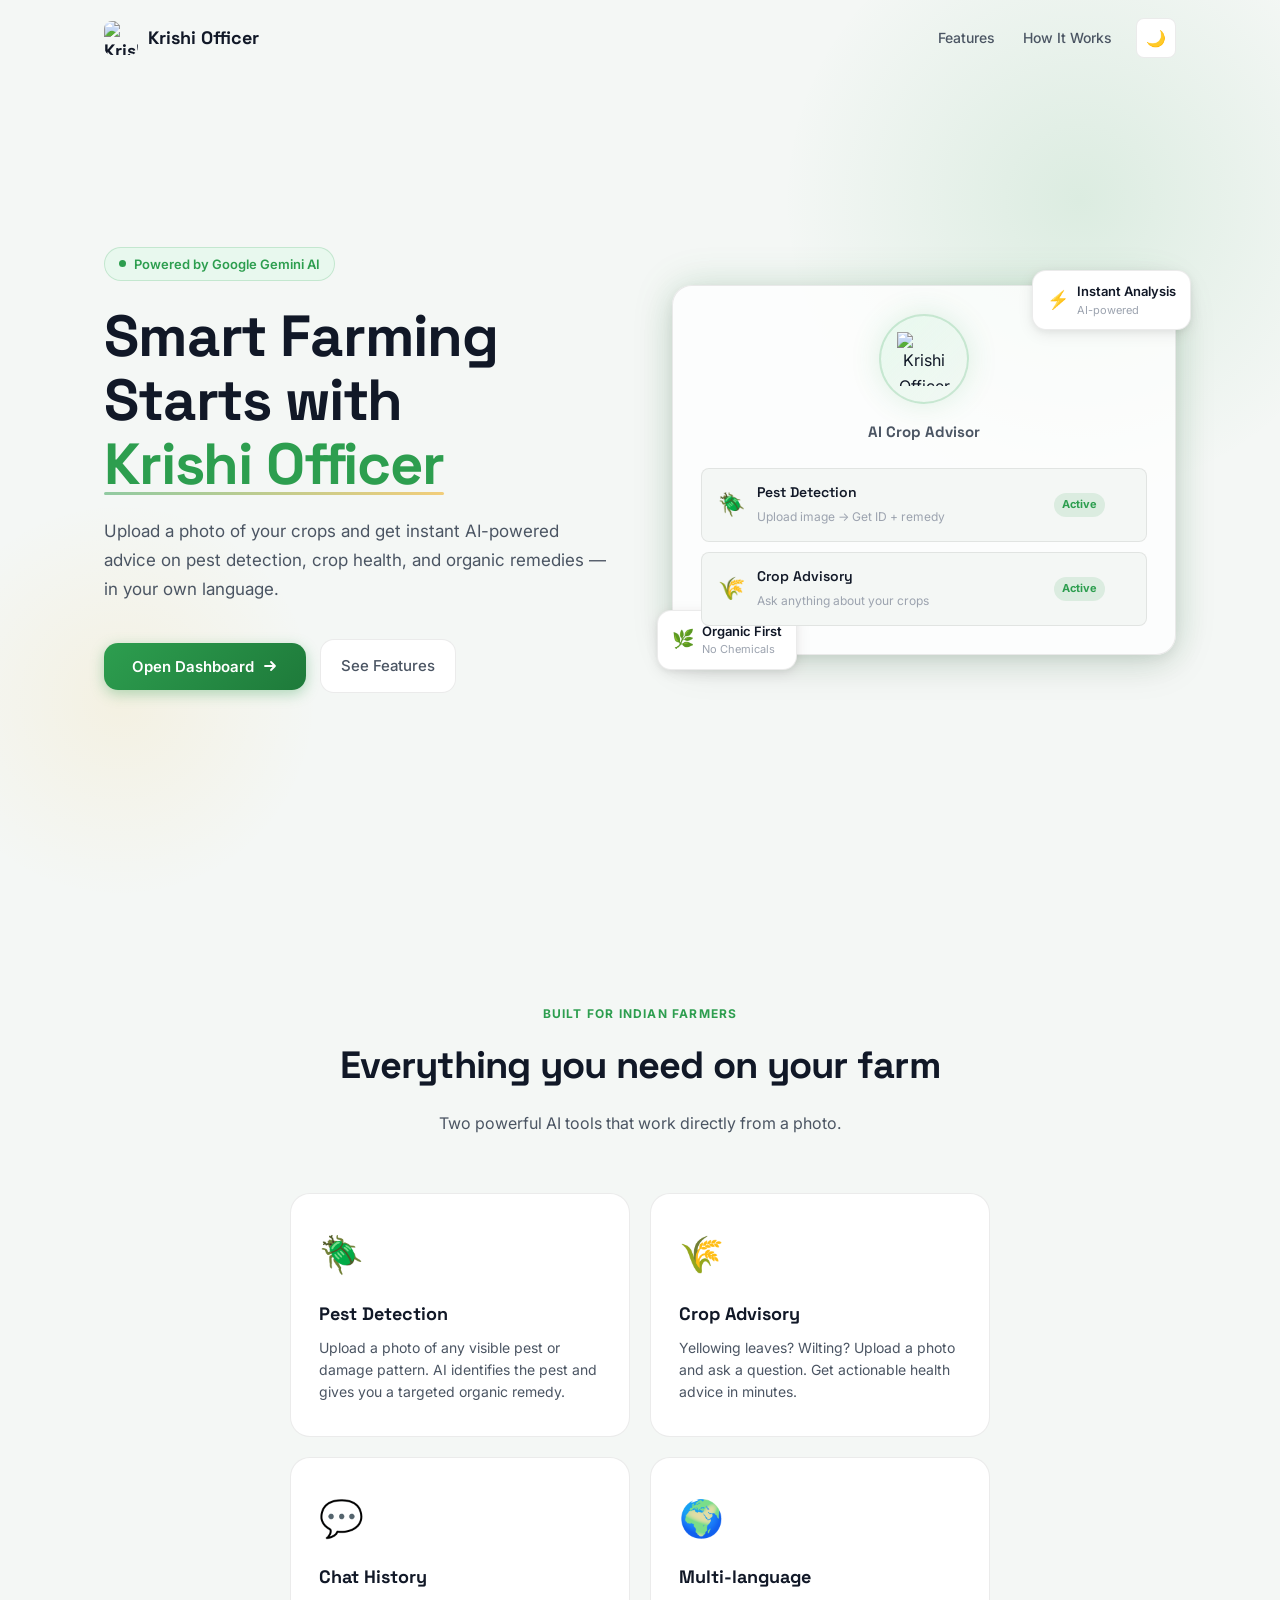
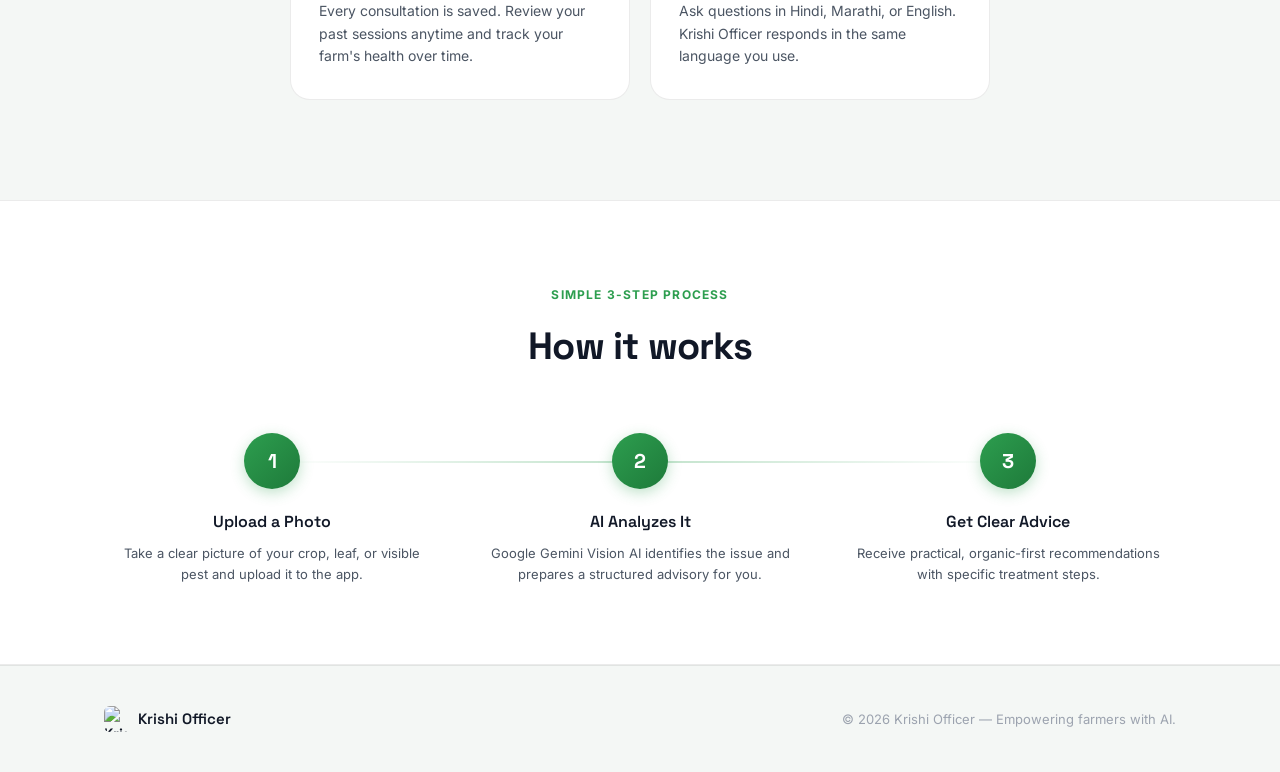
==== templates/index.html @ dea9ea8f "feat: i18n + backend hardening" ====
<!doctype html>
<html lang="en" data-theme="light">
  <head>
    <meta charset="UTF-8" />
    <meta name="viewport" content="width=device-width, initial-scale=1.0" />
    <meta
      name="description"
      content="Krishi Officer - AI-powered agricultural assistant. Upload crop photos for instant pest detection and crop advisory."
    />
    <title>Krishi Officer — AI Agri Assistant</title>

    <!-- Preconnect for fonts -->
    <link rel="preconnect" href="https://fonts.googleapis.com" />
    <link rel="preconnect" href="https://fonts.gstatic.com" crossorigin />
    <link
      href="https://fonts.googleapis.com/css2?family=Inter:wght@300;400;500;600;700;800&family=Space+Grotesk:wght@400;500;600;700&display=swap"
      rel="stylesheet"
    />

    <!-- CSS -->
    <link rel="stylesheet" href="/static/css/style.css" />
    <link
      rel="shortcut icon"
      href="/static/assets/Logo.png"
      type="image/x-icon"
    />
  </head>
  <body>
    <!-- ===== NAVBAR ===== -->
    <header class="header" id="header">
      <div class="container">
        <a href="/" class="logo-small">
          <img src="/static/assets/Logo.png" alt="Krishi Officer" />
          <span>Krishi Officer</span>
        </a>

        <div class="header-actions">
          <nav class="nav">
            <a href="#features">Features</a>
            <a href="#how">How It Works</a>
          </nav>

          <button
            class="theme-toggle"
            id="themeToggle"
            aria-label="Toggle theme"
          >
            🌙
          </button>
          <button class="hamburger" id="hamburger" aria-label="Open menu">
            <span></span><span></span><span></span>
          </button>
        </div>
      </div>
    </header>

    <!-- Mobile navigation drawer -->
    <nav class="mobile-menu" id="mobileMenu">
      <a href="#features" class="mobile-link">Features</a>
      <a href="#how" class="mobile-link">How It Works</a>
      <a href="/dashboard" class="mobile-link">Open Dashboard →</a>
    </nav>

    <!-- ===== HERO ===== -->
    <main class="hero" id="home">
      <div class="container">
        <div class="hero-layout">
          <!-- Left: Text -->
          <div class="hero-text">
            <div class="hero-badge">
              <span class="dot"></span>
              Powered by Google Gemini AI
            </div>

            <h1 class="hero-title">
              Smart Farming<br />Starts with
              <span class="highlight">Krishi Officer</span>
            </h1>

            <p class="hero-subtitle">
              Upload a photo of your crops and get instant AI-powered advice on
              pest detection, crop health, and organic remedies — in your own
              language.
            </p>

            <div class="hero-cta">
              <button class="btn-primary ripple-host" id="getStartedBtn">
                Open Dashboard
                <svg width="16" height="16" viewBox="0 0 16 16" fill="none">
                  <path
                    d="M3 8h10m-4-4l4 4-4 4"
                    stroke="currentColor"
                    stroke-width="1.8"
                    stroke-linecap="round"
                    stroke-linejoin="round"
                  />
                </svg>
              </button>
              <a href="#features" class="btn-secondary"> See Features </a>
            </div>
          </div>

          <!-- Right: Visual Card -->
          <div class="hero-visual">
            <div class="hero-card-main">
              <!-- Floating stats -->
              <div class="stat-float top-right">
                <span class="stat-icon">⚡</span>
                <div>
                  <div>Instant Analysis</div>
                  <div class="stat-label">AI-powered</div>
                </div>
              </div>
              <div class="stat-float bottom-left">
                <span class="stat-icon">🌿</span>
                <div>
                  <div>Organic First</div>
                  <div class="stat-label">No Chemicals</div>
                </div>
              </div>

              <!-- Center logo -->
              <div class="logo-center">
                <div class="hero-logo-wrap" style="position: relative">
                  <div class="logo-pulse"></div>
                  <img src="/static/assets/Logo.png" alt="Krishi Officer AI" />
                </div>
                <p
                  style="
                    font-family: var(--font-heading);
                    font-weight: 700;
                    font-size: 15px;
                    color: var(--text-secondary);
                  "
                >
                  AI Crop Advisor
                </p>
              </div>

              <!-- Feature pills -->
              <div class="feature-pills">
                <a href="/pest-detection" class="pill">
                  <span class="pill-icon">🪲</span>
                  <div class="pill-text">
                    <strong>Pest Detection</strong>
                    <span>Upload image → Get ID + remedy</span>
                  </div>
                  <span class="pill-status">Active</span>
                  <span class="pill-arrow">→</span>
                </a>
                <a href="/crop-advisory" class="pill">
                  <span class="pill-icon">🌾</span>
                  <div class="pill-text">
                    <strong>Crop Advisory</strong>
                    <span>Ask anything about your crops</span>
                  </div>
                  <span class="pill-status">Active</span>
                  <span class="pill-arrow">→</span>
                </a>
              </div>
            </div>
          </div>
        </div>
      </div>
    </main>

    <!-- ===== FEATURES ===== -->
    <section class="features-section" id="features">
      <div class="container">
        <div class="section-header">
          <div class="section-tag">Built for Indian Farmers</div>
          <h2 class="section-title">Everything you need on your farm</h2>
          <p class="section-sub">
            Two powerful AI tools that work directly from a photo.
          </p>
        </div>

        <div class="features-grid">
          <div class="feature-card">
            <span class="feature-icon">🪲</span>
            <h3>Pest Detection</h3>
            <p>
              Upload a photo of any visible pest or damage pattern. AI
              identifies the pest and gives you a targeted organic remedy.
            </p>
          </div>
          <div class="feature-card">
            <span class="feature-icon">🌾</span>
            <h3>Crop Advisory</h3>
            <p>
              Yellowing leaves? Wilting? Upload a photo and ask a question. Get
              actionable health advice in minutes.
            </p>
          </div>
          <div class="feature-card">
            <span class="feature-icon">💬</span>
            <h3>Chat History</h3>
            <p>
              Every consultation is saved. Review your past sessions anytime and
              track your farm's health over time.
            </p>
          </div>
          <div class="feature-card">
            <span class="feature-icon">🌍</span>
            <h3>Multi-language</h3>
            <p>
              Ask questions in Hindi, Marathi, or English. Krishi Officer
              responds in the same language you use.
            </p>
          </div>
        </div>
      </div>
    </section>

    <!-- ===== HOW IT WORKS ===== -->
    <section class="how-section" id="how">
      <div class="container">
        <div class="section-header">
          <div class="section-tag">Simple 3-step process</div>
          <h2 class="section-title">How it works</h2>
        </div>
        <div class="steps-grid">
          <div class="step-item">
            <div class="step-num">1</div>
            <h4>Upload a Photo</h4>
            <p>
              Take a clear picture of your crop, leaf, or visible pest and
              upload it to the app.
            </p>
          </div>
          <div class="step-item">
            <div class="step-num">2</div>
            <h4>AI Analyzes It</h4>
            <p>
              Google Gemini Vision AI identifies the issue and prepares a
              structured advisory for you.
            </p>
          </div>
          <div class="step-item">
            <div class="step-num">3</div>
            <h4>Get Clear Advice</h4>
            <p>
              Receive practical, organic-first recommendations with specific
              treatment steps.
            </p>
          </div>
        </div>
      </div>
    </section>

    <!-- ===== FOOTER ===== -->
    <footer class="footer">
      <div class="container">
        <div class="footer-inner">
          <div class="footer-brand">
            <img src="/static/assets/Logo.png" alt="Krishi Officer" />
            Krishi Officer
          </div>
          <p>&copy; 2026 Krishi Officer — Empowering farmers with AI.</p>
        </div>
      </div>
    </footer>

    <script src="/static/js/script.js"></script>
  </body>
</html>
---- static/css/style.css ----
/* ===== GOOGLE FONTS ===== */
@import url("https://fonts.googleapis.com/css2?family=Inter:wght@300;400;500;600;700;800&family=Space+Grotesk:wght@400;500;600;700&display=swap");

/* ===== CSS VARIABLES ===== */
:root {
  /* Light Mode */
  --primary: #2d9e4f;
  --primary-dark: #1e7a3a;
  --primary-light: #e8f8ee;
  --accent: #f0a500;

  --bg: #f4f7f5;
  --bg-card: #ffffff;
  --bg-glass: rgba(255, 255, 255, 0.75);
  --bg-nav: rgba(255, 255, 255, 0.9);

  --text-primary: #111827;
  --text-secondary: #4b5563;
  --text-muted: #9ca3af;

  --border: rgba(0, 0, 0, 0.08);
  --shadow-sm: 0 1px 3px rgba(0, 0, 0, 0.06), 0 1px 2px rgba(0, 0, 0, 0.04);
  --shadow-md: 0 4px 16px rgba(0, 0, 0, 0.08), 0 2px 6px rgba(0, 0, 0, 0.05);
  --shadow-lg: 0 10px 40px rgba(0, 0, 0, 0.1), 0 4px 12px rgba(0, 0, 0, 0.06);
  --shadow-glow: 0 0 40px rgba(45, 158, 79, 0.15);

  --font-heading: "Space Grotesk", sans-serif;
  --font-body: "Inter", sans-serif;

  --radius-sm: 8px;
  --radius-md: 14px;
  --radius-lg: 20px;
  --radius-full: 9999px;

  --transition: 0.25s cubic-bezier(0.4, 0, 0.2, 1);
}

[data-theme="dark"] {
  --bg: #0d1117;
  --bg-card: #161b22;
  --bg-glass: rgba(22, 27, 34, 0.8);
  --bg-nav: rgba(13, 17, 23, 0.9);

  --text-primary: #f0f6fc;
  --text-secondary: #8b949e;
  --text-muted: #484f58;

  --border: rgba(255, 255, 255, 0.08);
  --shadow-sm: 0 1px 3px rgba(0, 0, 0, 0.4);
  --shadow-md: 0 4px 16px rgba(0, 0, 0, 0.4);
  --shadow-lg: 0 10px 40px rgba(0, 0, 0, 0.5);
  --shadow-glow: 0 0 60px rgba(45, 158, 79, 0.2);

  --primary-light: rgba(45, 158, 79, 0.12);
}

/* ===== RESET ===== */
*,
*::before,
*::after {
  margin: 0;
  padding: 0;
  box-sizing: border-box;
}

html {
  scroll-behavior: auto;
}

@media (prefers-reduced-motion: no-preference) {
  html {
    scroll-behavior: smooth;
  }
}

body {
  font-family: var(--font-body);
  background: var(--bg);
  color: var(--text-primary);
  line-height: 1.6;
  transition:
    background var(--transition),
    color var(--transition);
  overflow-x: hidden;
}

.container {
  max-width: 1120px;
  margin: 0 auto;
  padding: 0 24px;
}

/* ===== SCROLLBAR ===== */
::-webkit-scrollbar {
  width: 6px;
}
::-webkit-scrollbar-track {
  background: var(--bg);
}
::-webkit-scrollbar-thumb {
  background: var(--primary);
  border-radius: 99px;
}

/* ===== HEADER / NAVBAR ===== */
.header {
  position: fixed;
  top: 0;
  left: 0;
  right: 0;
  z-index: 1000;
  padding: 0;
  transition: all var(--transition);
}

.header.scrolled {
  background: var(--bg-nav);
  backdrop-filter: blur(16px);
  -webkit-backdrop-filter: blur(16px);
  border-bottom: 1px solid var(--border);
  box-shadow: var(--shadow-sm);
}

.header .container {
  display: flex;
  align-items: center;
  justify-content: space-between;
  padding: 18px 24px;
}

.logo-small {
  display: flex;
  align-items: center;
  gap: 10px;
  text-decoration: none;
  color: var(--text-primary);
  font-family: var(--font-heading);
  font-weight: 700;
  font-size: 18px;
  transition: opacity var(--transition);
}
.logo-small:hover {
  opacity: 0.8;
}

.logo-small img {
  width: 34px;
  height: 34px;
  border-radius: 8px;
}

.header-actions {
  display: flex;
  align-items: center;
  gap: 12px;
}

.nav a {
  text-decoration: none;
  color: var(--text-secondary);
  font-size: 14px;
  font-weight: 500;
  padding: 6px 12px;
  border-radius: var(--radius-sm);
  transition: all var(--transition);
}
.nav a:hover {
  color: var(--primary);
  background: var(--primary-light);
}
.nav a:focus-visible {
  outline: 2px solid var(--primary);
  outline-offset: 2px;
}

/* ===== DARK MODE TOGGLE ===== */
.theme-toggle {
  width: 40px;
  height: 40px;
  border: 1.5px solid var(--border);
  border-radius: var(--radius-sm);
  background: var(--bg-card);
  cursor: pointer;
  display: flex;
  align-items: center;
  justify-content: center;
  font-size: 16px;
  transition: all var(--transition);
  flex-shrink: 0;
}
.theme-toggle:hover {
  border-color: var(--primary);
  background: var(--primary-light);
  transform: scale(1.05);
}
.theme-toggle:focus-visible {
  outline: 2px solid var(--primary);
  outline-offset: 2px;
}

/* ===== HERO SECTION ===== */
.hero {
  min-height: 100vh;
  display: flex;
  align-items: center;
  padding: 120px 0 80px;
  position: relative;
  overflow: hidden;
}

/* Animated background orbs */
.hero::before {
  content: "";
  position: absolute;
  width: 600px;
  height: 600px;
  border-radius: 50%;
  background: radial-gradient(
    circle,
    rgba(45, 158, 79, 0.12) 0%,
    transparent 70%
  );
  top: -100px;
  right: -100px;
  animation: floatOrb 8s ease-in-out infinite;
  pointer-events: none;
}

.hero::after {
  content: "";
  position: absolute;
  width: 400px;
  height: 400px;
  border-radius: 50%;
  background: radial-gradient(
    circle,
    rgba(240, 165, 0, 0.08) 0%,
    transparent 70%
  );
  bottom: 0;
  left: -80px;
  animation: floatOrb 10s ease-in-out infinite reverse;
  pointer-events: none;
}

@keyframes floatOrb {
  0%,
  100% {
    transform: translate(0, 0) scale(1);
  }
  50% {
    transform: translate(20px, -30px) scale(1.05);
  }
}

.hero-layout {
  display: grid;
  grid-template-columns: 1fr 1fr;
  align-items: center;
  gap: 64px;
}

.hero-text {
  position: relative;
  z-index: 1;
}

.hero-badge {
  display: inline-flex;
  align-items: center;
  gap: 8px;
  background: var(--primary-light);
  color: var(--primary);
  font-size: 13px;
  font-weight: 600;
  padding: 6px 14px;
  border-radius: var(--radius-full);
  margin-bottom: 24px;
  border: 1px solid rgba(45, 158, 79, 0.2);
  animation: fadeInUp 0.6s ease both;
}

.hero-badge .dot {
  width: 7px;
  height: 7px;
  background: var(--primary);
  border-radius: 50%;
  animation: pulse 1.8s ease-in-out infinite;
}

@keyframes pulse {
  0%,
  100% {
    opacity: 1;
    transform: scale(1);
  }
  50% {
    opacity: 0.5;
    transform: scale(0.8);
  }
}

.hero-title {
  font-family: var(--font-heading);
  font-size: clamp(36px, 5vw, 58px);
  font-weight: 800;
  line-height: 1.1;
  margin-bottom: 20px;
  animation: fadeInUp 0.6s ease 0.1s both;
  letter-spacing: -0.02em;
}

.hero-title .highlight {
  color: var(--primary);
  position: relative;
  display: inline-block;
}

.hero-title .highlight::after {
  content: "";
  position: absolute;
  bottom: 2px;
  left: 0;
  right: 0;
  height: 3px;
  background: linear-gradient(90deg, var(--primary), var(--accent));
  border-radius: 2px;
  opacity: 0.5;
}

.hero-subtitle {
  font-size: 17px;
  color: var(--text-secondary);
  margin-bottom: 36px;
  line-height: 1.7;
  animation: fadeInUp 0.6s ease 0.2s both;
}

.hero-cta {
  display: flex;
  align-items: center;
  gap: 14px;
  flex-wrap: wrap;
  animation: fadeInUp 0.6s ease 0.3s both;
}

.btn-primary {
  display: inline-flex;
  align-items: center;
  gap: 8px;
  background: linear-gradient(135deg, var(--primary), var(--primary-dark));
  color: #fff;
  border: none;
  padding: 14px 28px;
  border-radius: var(--radius-md);
  font-size: 15px;
  font-weight: 600;
  font-family: var(--font-body);
  cursor: pointer;
  text-decoration: none;
  transition: all var(--transition);
  box-shadow: 0 4px 14px rgba(45, 158, 79, 0.35);
  position: relative;
  overflow: hidden;
}

.btn-primary::before {
  content: "";
  position: absolute;
  inset: 0;
  background: rgba(255, 255, 255, 0.1);
  opacity: 0;
  transition: opacity var(--transition);
}
.btn-primary:hover::before {
  opacity: 1;
}
.btn-primary:hover {
  transform: translateY(-2px);
  box-shadow: 0 6px 20px rgba(45, 158, 79, 0.45);
}
.btn-primary:active {
  transform: translateY(0);
}
.btn-primary:focus-visible {
  outline: 2px solid var(--primary);
  outline-offset: 2px;
}

.btn-secondary {
  display: inline-flex;
  align-items: center;
  gap: 8px;
  color: var(--text-secondary);
  font-size: 15px;
  font-weight: 500;
  text-decoration: none;
  padding: 14px 20px;
  border-radius: var(--radius-md);
  transition: all var(--transition);
  border: 1.5px solid var(--border);
  background: var(--bg-card);
}
.btn-secondary:hover {
  color: var(--primary);
  border-color: var(--primary);
  background: var(--primary-light);
}
.btn-secondary:focus-visible {
  outline: 2px solid var(--primary);
  outline-offset: 2px;
}

/* ===== HERO IMAGE / VISUAL ===== */
.hero-visual {
  position: relative;
  z-index: 1;
  animation: fadeInRight 0.8s ease 0.2s both;
}

.hero-card-main {
  background: var(--bg-glass);
  backdrop-filter: blur(20px);
  -webkit-backdrop-filter: blur(20px);
  border: 1px solid var(--border);
  border-radius: var(--radius-lg);
  padding: 28px;
  box-shadow: var(--shadow-lg), var(--shadow-glow);
  position: relative;
}

.hero-card-main .logo-center {
  display: flex;
  flex-direction: column;
  align-items: center;
  gap: 16px;
  text-align: center;
  margin-bottom: 24px;
}

.hero-logo-wrap {
  width: 90px;
  height: 90px;
  background: linear-gradient(
    135deg,
    var(--primary-light),
    rgba(45, 158, 79, 0.05)
  );
  border-radius: 50%;
  display: flex;
  align-items: center;
  justify-content: center;
  border: 2px solid rgba(45, 158, 79, 0.2);
  box-shadow: 0 0 30px rgba(45, 158, 79, 0.15);
}

.hero-logo-wrap img {
  width: 54px;
  height: 54px;
}

.hero-logo-wrap .logo-pulse {
  position: absolute;
  width: 90px;
  height: 90px;
  border-radius: 50%;
  border: 2px solid var(--primary);
  animation: logoPulse 2.5s ease-in-out infinite;
  opacity: 0;
}

@keyframes logoPulse {
  0% {
    transform: scale(1);
    opacity: 0.6;
  }
  100% {
    transform: scale(1.6);
    opacity: 0;
  }
}

.feature-pills {
  display: flex;
  flex-direction: column;
  gap: 10px;
}

.pill {
  display: flex;
  align-items: center;
  gap: 12px;
  background: var(--bg);
  border: 1px solid var(--border);
  border-radius: var(--radius-sm);
  padding: 12px 16px;
  text-decoration: none;
  color: var(--text-primary);
  transition: all var(--transition);
  position: relative;
  overflow: hidden;
}
.pill:hover {
  border-color: var(--primary);
  transform: translateX(4px);
  box-shadow: var(--shadow-sm);
}
.pill:hover .pill-arrow {
  opacity: 1;
  transform: translateX(0);
}

.pill-icon {
  font-size: 22px;
  flex-shrink: 0;
}

.pill-text {
  flex: 1;
}
.pill-text strong {
  display: block;
  font-size: 14px;
  font-weight: 600;
  font-family: var(--font-heading);
}
.pill-text span {
  font-size: 12px;
  color: var(--text-muted);
}

.pill-status {
  font-size: 11px;
  font-weight: 700;
  padding: 3px 8px;
  border-radius: var(--radius-full);
  background: rgba(45, 158, 79, 0.12);
  color: var(--primary);
  flex-shrink: 0;
}

.pill-arrow {
  font-size: 14px;
  color: var(--primary);
  opacity: 0;
  transform: translateX(-4px);
  transition: all var(--transition);
}

/* Floating stat cards */
.stat-float {
  position: absolute;
  background: var(--bg-card);
  border: 1px solid var(--border);
  border-radius: var(--radius-md);
  padding: 10px 14px;
  box-shadow: var(--shadow-md);
  display: flex;
  align-items: center;
  gap: 8px;
  font-size: 13px;
  font-weight: 600;
  white-space: nowrap;
}

.stat-float.top-right {
  top: -16px;
  right: -16px;
  animation: floatStat 4s ease-in-out infinite;
}

.stat-float.bottom-left {
  bottom: -16px;
  left: -16px;
  animation: floatStat 4s ease-in-out infinite 2s;
}

@keyframes floatStat {
  0%,
  100% {
    transform: translateY(0);
  }
  50% {
    transform: translateY(-6px);
  }
}

.stat-float .stat-icon {
  font-size: 18px;
}
.stat-float .stat-label {
  color: var(--text-muted);
  font-weight: 400;
  font-size: 11px;
}

/* ===== FEATURES SECTION ===== */
.features-section {
  padding: 100px 0;
  position: relative;
}

.section-header {
  text-align: center;
  margin-bottom: 56px;
}

.section-tag {
  display: inline-block;
  font-size: 12px;
  font-weight: 700;
  text-transform: uppercase;
  letter-spacing: 0.1em;
  color: var(--primary);
  margin-bottom: 12px;
}

.section-title {
  font-family: var(--font-heading);
  font-size: clamp(26px, 4vw, 38px);
  font-weight: 700;
  color: var(--text-primary);
  margin-bottom: 14px;
  letter-spacing: -0.02em;
}

.section-sub {
  font-size: 16px;
  color: var(--text-secondary);
  max-width: 500px;
  margin: 0 auto;
  line-height: 1.7;
}

.features-grid {
  display: grid;
  grid-template-columns: repeat(2, 1fr);
  gap: 20px;
  max-width: 700px;
  margin: 0 auto;
}

.feature-card {
  background: var(--bg-card);
  border: 1px solid var(--border);
  border-radius: var(--radius-lg);
  padding: 32px 28px;
  text-align: left;
  cursor: default;
  transition: all var(--transition);
  position: relative;
  overflow: hidden;
  opacity: 0;
  transform: translateY(20px);
}

.feature-card.visible {
  opacity: 1;
  transform: translateY(0);
}

.feature-card::before {
  content: "";
  position: absolute;
  top: 0;
  left: 0;
  right: 0;
  height: 3px;
  background: linear-gradient(90deg, var(--primary), var(--accent));
  opacity: 0;
  transition: opacity var(--transition);
}

.feature-card:hover {
  box-shadow: var(--shadow-lg);
  border-color: rgba(45, 158, 79, 0.3);
  transform: translateY(-4px);
}
.feature-card:hover::before {
  opacity: 1;
}

.feature-icon {
  font-size: 36px;
  margin-bottom: 16px;
  display: block;
}

.feature-card h3 {
  font-family: var(--font-heading);
  font-size: 18px;
  font-weight: 700;
  margin-bottom: 8px;
  color: var(--text-primary);
}

.feature-card p {
  font-size: 14px;
  color: var(--text-secondary);
  line-height: 1.6;
}

/* ===== HOW IT WORKS ===== */
.how-section {
  padding: 80px 0;
  background: var(--bg-card);
  border-top: 1px solid var(--border);
  border-bottom: 1px solid var(--border);
}

.steps-grid {
  display: grid;
  grid-template-columns: repeat(3, 1fr);
  gap: 32px;
  position: relative;
}

.steps-grid::before {
  content: "";
  position: absolute;
  top: 28px;
  left: 16%;
  right: 16%;
  height: 2px;
  background: linear-gradient(90deg, transparent, var(--primary), transparent);
  opacity: 0.3;
}

.step-item {
  text-align: center;
  position: relative;
  padding: 0 16px;
  opacity: 0;
  transform: translateY(20px);
  transition: all 0.5s ease;
}
.step-item.visible {
  opacity: 1;
  transform: translateY(0);
}

.step-num {
  width: 56px;
  height: 56px;
  background: linear-gradient(135deg, var(--primary), var(--primary-dark));
  color: #fff;
  border-radius: var(--radius-full);
  display: flex;
  align-items: center;
  justify-content: center;
  font-size: 20px;
  font-weight: 700;
  font-family: var(--font-heading);
  margin: 0 auto 20px;
  box-shadow: 0 4px 14px rgba(45, 158, 79, 0.3);
}

.step-item h4 {
  font-family: var(--font-heading);
  font-size: 16px;
  font-weight: 600;
  margin-bottom: 8px;
}

.step-item p {
  font-size: 13px;
  color: var(--text-secondary);
  line-height: 1.6;
}

/* ===== FOOTER ===== */
.footer {
  padding: 40px 0;
  border-top: 1px solid var(--border);
  text-align: center;
}

.footer-inner {
  display: flex;
  align-items: center;
  justify-content: space-between;
  gap: 16px;
  flex-wrap: wrap;
}

.footer-brand {
  display: flex;
  align-items: center;
  gap: 8px;
  font-family: var(--font-heading);
  font-weight: 600;
  font-size: 15px;
  color: var(--text-primary);
}

.footer-brand img {
  width: 26px;
  height: 26px;
  border-radius: 6px;
}

.footer p {
  color: var(--text-muted);
  font-size: 13px;
}

/* ===== ANIMATIONS ===== */
@keyframes fadeInUp {
  from {
    opacity: 0;
    transform: translateY(24px);
  }
  to {
    opacity: 1;
    transform: translateY(0);
  }
}

@keyframes fadeInRight {
  from {
    opacity: 0;
    transform: translateX(32px);
  }
  to {
    opacity: 1;
    transform: translateX(0);
  }
}

/* ===== RIPPLE ===== */
.ripple-host {
  position: relative;
  overflow: hidden;
}
.ripple-effect {
  position: absolute;
  border-radius: 50%;
  background: rgba(255, 255, 255, 0.35);
  transform: scale(0);
  animation: ripple-anim 0.6s ease-out;
  pointer-events: none;
}
@keyframes ripple-anim {
  to {
    transform: scale(4);
    opacity: 0;
  }
}

/* ===== MOBILE HAMBURGER ===== */
.hamburger {
  display: none;
  flex-direction: column;
  gap: 5px;
  cursor: pointer;
  padding: 6px;
  border-radius: var(--radius-sm);
  border: 1.5px solid var(--border);
  background: var(--bg-card);
  transition: all var(--transition);
}
.hamburger span {
  display: block;
  width: 20px;
  height: 2px;
  background: var(--text-primary);
  border-radius: 2px;
  transition: all var(--transition);
}
.hamburger.open span:nth-child(1) {
  transform: rotate(45deg) translate(5px, 5px);
}
.hamburger.open span:nth-child(2) {
  opacity: 0;
}
.hamburger.open span:nth-child(3) {
  transform: rotate(-45deg) translate(5px, -5px);
}

/* Mobile drawer */
.mobile-menu {
  display: none;
  position: fixed;
  top: 70px;
  left: 0;
  right: 0;
  background: var(--bg-nav);
  backdrop-filter: blur(20px);
  border-bottom: 1px solid var(--border);
  padding: 16px 24px;
  z-index: 999;
  flex-direction: column;
  gap: 4px;
  animation: slideDown 0.25s ease;
}

.mobile-menu.open {
  display: flex;
}

@keyframes slideDown {
  from {
    opacity: 0;
    transform: translateY(-10px);
  }
  to {
    opacity: 1;
    transform: translateY(0);
  }
}

.mobile-menu a {
  text-decoration: none;
  color: var(--text-secondary);
  font-weight: 500;
  font-size: 15px;
  padding: 10px 12px;
  border-radius: var(--radius-sm);
  transition: all var(--transition);
}
.mobile-menu a:hover {
  color: var(--primary);
  background: var(--primary-light);
}

/* ===== RESPONSIVE ===== */
@media (max-width: 900px) {
  .hero-layout {
    grid-template-columns: 1fr;
    gap: 48px;
    text-align: center;
  }

  .hero-cta {
    justify-content: center;
  }

  .hero-visual {
    max-width: 480px;
    margin: 0 auto;
  }

  .stat-float.top-right {
    top: -12px;
    right: 8px;
  }
  .stat-float.bottom-left {
    bottom: -12px;
    left: 8px;
  }

  .features-grid {
    grid-template-columns: 1fr 1fr;
  }

  .steps-grid::before {
    display: none;
  }
}

@media (max-width: 640px) {
  .nav {
    display: none;
  }
  .hamburger {
    display: flex;
  }

  .hero {
    padding: 100px 0 60px;
  }

  .hero-title {
    font-size: 32px;
  }
  .hero-subtitle {
    font-size: 15px;
  }

  .feature-card {
    padding: 24px 20px;
  }

  .features-grid {
    grid-template-columns: 1fr;
  }

  .steps-grid {
    grid-template-columns: 1fr;
    gap: 24px;
  }

  .hero-badge {
    font-size: 12px;
  }

  .btn-primary,
  .btn-secondary {
    width: 100%;
    justify-content: center;
  }

  .hero-cta {
    flex-direction: column;
  }

  .footer-inner {
    flex-direction: column;
    text-align: center;
  }
}
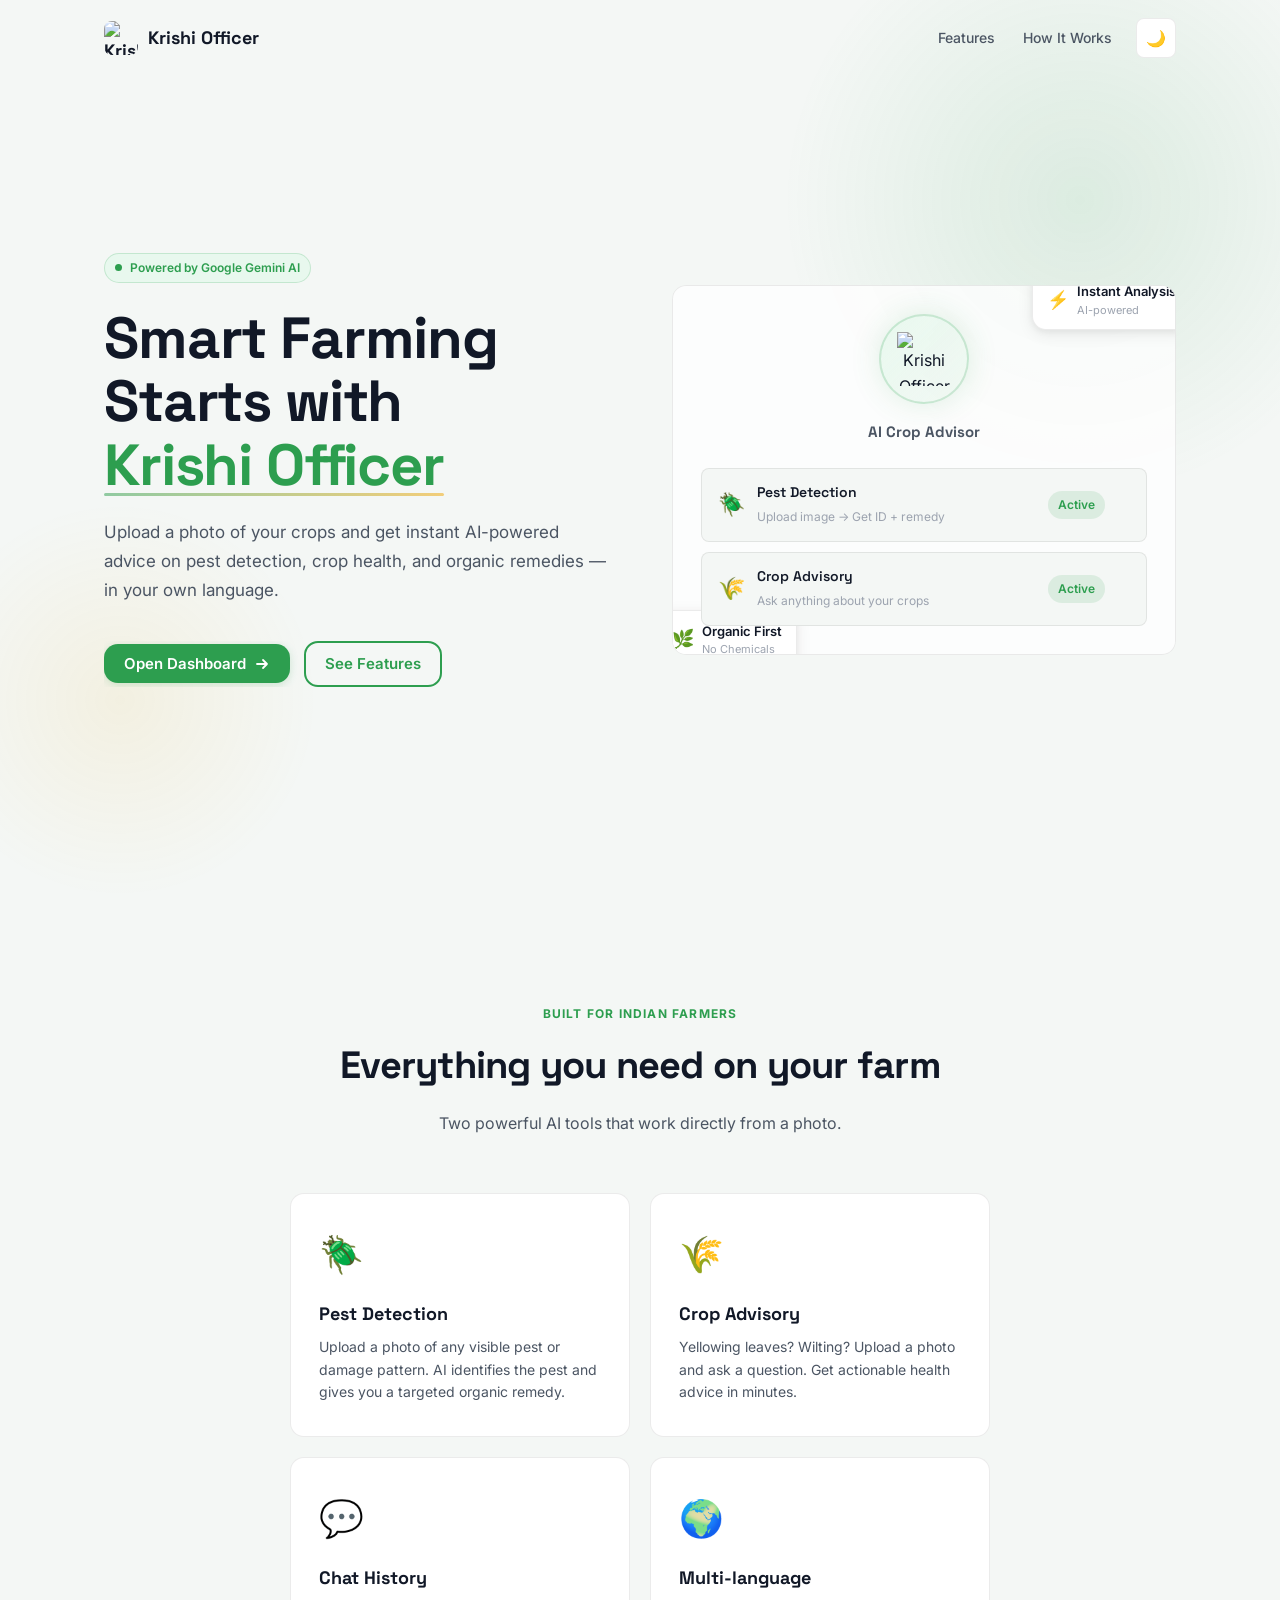
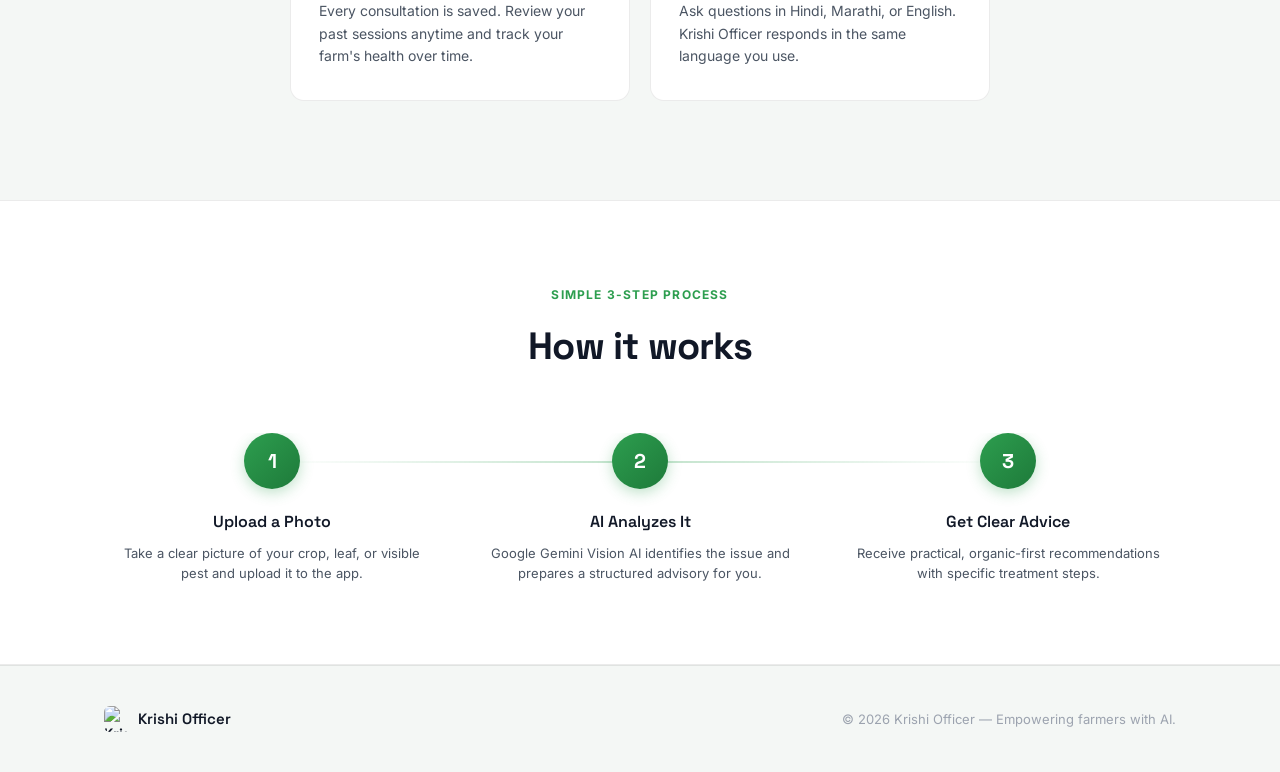
==== commit 44f3f7b6: "chore: setup for vercel deployment and removed unused files" ====
--- a/templates/index.html
+++ b/templates/index.html
@@ -19,6 +19,9 @@
 
     <!-- CSS -->
     <link rel="stylesheet" href="/static/css/style.css" />
+    <!-- Animation System -->
+    <link rel="stylesheet" href="/static/css/animations.css" />
+    <link rel="stylesheet" href="/static/css/components-animations.css" />
     <link
       rel="shortcut icon"
       href="/static/assets/Logo.png"
@@ -165,7 +168,7 @@
     </main>
 
     <!-- ===== FEATURES ===== -->
-    <section class="features-section" id="features">
+    <section class="features-section scroll-reveal" id="features">
       <div class="container">
         <div class="section-header">
           <div class="section-tag">Built for Indian Farmers</div>
@@ -176,7 +179,7 @@
         </div>
 
         <div class="features-grid">
-          <div class="feature-card">
+          <div class="feature-card animate-stagger-item">
             <span class="feature-icon">🪲</span>
             <h3>Pest Detection</h3>
             <p>
@@ -184,7 +187,7 @@
               identifies the pest and gives you a targeted organic remedy.
             </p>
           </div>
-          <div class="feature-card">
+          <div class="feature-card animate-stagger-item">
             <span class="feature-icon">🌾</span>
             <h3>Crop Advisory</h3>
             <p>
@@ -192,7 +195,7 @@
               actionable health advice in minutes.
             </p>
           </div>
-          <div class="feature-card">
+          <div class="feature-card animate-stagger-item">
             <span class="feature-icon">💬</span>
             <h3>Chat History</h3>
             <p>
@@ -200,7 +203,7 @@
               track your farm's health over time.
             </p>
           </div>
-          <div class="feature-card">
+          <div class="feature-card animate-stagger-item">
             <span class="feature-icon">🌍</span>
             <h3>Multi-language</h3>
             <p>
@@ -213,14 +216,14 @@
     </section>
 
     <!-- ===== HOW IT WORKS ===== -->
-    <section class="how-section" id="how">
+    <section class="how-section scroll-reveal-left" id="how">
       <div class="container">
         <div class="section-header">
           <div class="section-tag">Simple 3-step process</div>
           <h2 class="section-title">How it works</h2>
         </div>
         <div class="steps-grid">
-          <div class="step-item">
+          <div class="step-item animate-stagger-item">
             <div class="step-num">1</div>
             <h4>Upload a Photo</h4>
             <p>
@@ -228,7 +231,7 @@
               upload it to the app.
             </p>
           </div>
-          <div class="step-item">
+          <div class="step-item animate-stagger-item">
             <div class="step-num">2</div>
             <h4>AI Analyzes It</h4>
             <p>
@@ -236,7 +239,7 @@
               structured advisory for you.
             </p>
           </div>
-          <div class="step-item">
+          <div class="step-item animate-stagger-item">
             <div class="step-num">3</div>
             <h4>Get Clear Advice</h4>
             <p>
@@ -249,7 +252,7 @@
     </section>
 
     <!-- ===== FOOTER ===== -->
-    <footer class="footer">
+    <footer class="footer scroll-reveal">
       <div class="container">
         <div class="footer-inner">
           <div class="footer-brand">
@@ -261,6 +264,12 @@
       </div>
     </footer>
 
+    <script src="/static/js/auth-guard.js"></script>
+    <script>
+      initAuthGuard({ protected: false });
+    </script>
     <script src="/static/js/script.js"></script>
+    <!-- Animation System -->
+    <script src="/static/js/scroll-animations.js"></script>
   </body>
 </html>
--- a/static/css/animations.css
+++ b/static/css/animations.css
@@ -0,0 +1,447 @@
+/* ===== ANIMATIONS.CSS ===== */
+/* Professional animation system for Krishi Officer */
+/* GPU-friendly animations using transform and opacity */
+
+/* ===== KEYFRAME ANIMATIONS ===== */
+
+/* Page Load - Fade In */
+@keyframes fadeIn {
+  from {
+    opacity: 0;
+  }
+  to {
+    opacity: 1;
+  }
+}
+
+/* Slide In - From Left */
+@keyframes slideInLeft {
+  from {
+    opacity: 0;
+    transform: translateX(-30px);
+  }
+  to {
+    opacity: 1;
+    transform: translateX(0);
+  }
+}
+
+/* Slide In - From Right */
+@keyframes slideInRight {
+  from {
+    opacity: 0;
+    transform: translateX(30px);
+  }
+  to {
+    opacity: 1;
+    transform: translateX(0);
+  }
+}
+
+/* Slide In - From Top */
+@keyframes slideInUp {
+  from {
+    opacity: 0;
+    transform: translateY(20px);
+  }
+  to {
+    opacity: 1;
+    transform: translateY(0);
+  }
+}
+
+/* Slide In - From Bottom */
+@keyframes slideInDown {
+  from {
+    opacity: 0;
+    transform: translateY(-20px);
+  }
+  to {
+    opacity: 1;
+    transform: translateY(0);
+  }
+}
+
+/* Scale In */
+@keyframes scaleIn {
+  from {
+    opacity: 0;
+    transform: scale(0.95);
+  }
+  to {
+    opacity: 1;
+    transform: scale(1);
+  }
+}
+
+/* Bounce Gentle */
+@keyframes bounceGentle {
+  0%, 100% {
+    transform: translateY(0);
+  }
+  50% {
+    transform: translateY(-8px);
+  }
+}
+
+/* Pulse - Subtle */
+@keyframes pulseSubtle {
+  0%, 100% {
+    opacity: 1;
+  }
+  50% {
+    opacity: 0.7;
+  }
+}
+
+/* Glow - For badges and highlights */
+@keyframes glow {
+  0%, 100% {
+    box-shadow: 0 0 20px rgba(45, 158, 79, 0.5);
+  }
+  50% {
+    box-shadow: 0 0 30px rgba(45, 158, 79, 0.8);
+  }
+}
+
+/* Shimmer - Skeleton loading effect */
+@keyframes shimmer {
+  0% {
+    background-position: -1000px 0;
+  }
+  100% {
+    background-position: 1000px 0;
+  }
+}
+
+/* Float - Gentle upward movement */
+@keyframes float {
+  0%, 100% {
+    transform: translateY(0px);
+  }
+  50% {
+    transform: translateY(-10px);
+  }
+}
+
+/* ===== ANIMATION UTILITY CLASSES ===== */
+
+/* Fade In on Page Load */
+.animate-fade-in {
+  animation: fadeIn 0.6s ease-out forwards;
+}
+
+/* Slide Animations */
+.animate-slide-in-left {
+  animation: slideInLeft 0.5s ease-out 0.1s forwards;
+  opacity: 0;
+}
+
+.animate-slide-in-right {
+  animation: slideInRight 0.5s ease-out 0.1s forwards;
+  opacity: 0;
+}
+
+.animate-slide-in-up {
+  animation: slideInUp 0.5s ease-out forwards;
+  opacity: 0;
+}
+
+.animate-slide-in-down {
+  animation: slideInDown 0.5s ease-out forwards;
+  opacity: 0;
+}
+
+/* Scale Animation */
+.animate-scale-in {
+  animation: scaleIn 0.4s ease-out forwards;
+  opacity: 0;
+}
+
+/* Staggered animations for list items */
+.animate-stagger-item {
+  opacity: 0;
+  animation: slideInUp 0.5s ease-out forwards;
+}
+
+.animate-stagger-item:nth-child(1) { animation-delay: 0.1s; }
+.animate-stagger-item:nth-child(2) { animation-delay: 0.2s; }
+.animate-stagger-item:nth-child(3) { animation-delay: 0.3s; }
+.animate-stagger-item:nth-child(4) { animation-delay: 0.4s; }
+.animate-stagger-item:nth-child(5) { animation-delay: 0.5s; }
+.animate-stagger-item:nth-child(n+6) { animation-delay: 0.6s; }
+
+/* Scroll Reveal - Applied by JS when element enters viewport */
+.scroll-reveal {
+  opacity: 0;
+  transform: translateY(30px);
+  transition: opacity 0.6s ease-out, transform 0.6s ease-out;
+}
+
+.scroll-reveal.revealed {
+  opacity: 1;
+  transform: translateY(0);
+}
+
+/* Scroll Reveal with Slide Left */
+.scroll-reveal-left {
+  opacity: 0;
+  transform: translateX(-40px);
+  transition: opacity 0.6s ease-out, transform 0.6s ease-out;
+}
+
+.scroll-reveal-left.revealed {
+  opacity: 1;
+  transform: translateX(0);
+}
+
+/* Scroll Reveal with Slide Right */
+.scroll-reveal-right {
+  opacity: 0;
+  transform: translateX(40px);
+  transition: opacity 0.6s ease-out, transform 0.6s ease-out;
+}
+
+.scroll-reveal-right.revealed {
+  opacity: 1;
+  transform: translateX(0);
+}
+
+/* Scroll Reveal with Scale */
+.scroll-reveal-scale {
+  opacity: 0;
+  transform: scale(0.9);
+  transition: opacity 0.6s ease-out, transform 0.6s ease-out;
+}
+
+.scroll-reveal-scale.revealed {
+  opacity: 1;
+  transform: scale(1);
+}
+
+/* ===== HOVER ANIMATIONS ===== */
+
+/* Button Hover - Scale & Shadow Lift */
+.btn-hover-lift {
+  transition: all 0.3s cubic-bezier(0.4, 0, 0.2, 1);
+}
+
+.btn-hover-lift:hover {
+  transform: translateY(-2px);
+  box-shadow: 0 8px 24px rgba(45, 158, 79, 0.3);
+}
+
+.btn-hover-lift:active {
+  transform: translateY(0);
+}
+
+/* Card Hover - Lift & Glow */
+.card-hover-lift {
+  transition: all 0.4s cubic-bezier(0.4, 0, 0.2, 1);
+}
+
+.card-hover-lift:hover {
+  transform: translateY(-6px);
+  box-shadow: 0 12px 40px rgba(45, 158, 79, 0.15);
+}
+
+/* Link Hover - Underline Animate */
+.link-hover-underline {
+  position: relative;
+  text-decoration: none;
+}
+
+.link-hover-underline::after {
+  content: '';
+  position: absolute;
+  bottom: -2px;
+  left: 0;
+  width: 0;
+  height: 2px;
+  background: var(--primary);
+  transition: width 0.3s ease-out;
+}
+
+.link-hover-underline:hover::after {
+  width: 100%;
+}
+
+/* Image Zoom on Hover */
+.img-hover-zoom {
+  overflow: hidden;
+  border-radius: var(--radius-md, 12px);
+}
+
+.img-hover-zoom img {
+  transition: transform 0.5s cubic-bezier(0.4, 0, 0.2, 1);
+}
+
+.img-hover-zoom:hover img {
+  transform: scale(1.08);
+}
+
+/* Icon Bounce */
+.icon-bounce:hover {
+  animation: bounceGentle 0.6s ease-in-out;
+}
+
+/* ===== NAVBAR/HEADER ANIMATIONS ===== */
+
+/* Header Shadow on Scroll (Smooth transition) */
+.header.scrolled {
+  box-shadow: 0 4px 20px rgba(0, 0, 0, 0.08);
+  transition: box-shadow 0.3s ease-out;
+}
+
+/* Nav Item Active State */
+.nav-item {
+  position: relative;
+  transition: color 0.3s ease-out;
+}
+
+.nav-item::before {
+  content: '';
+  position: absolute;
+  bottom: -4px;
+  left: 0;
+  width: 0;
+  height: 3px;
+  background: var(--primary);
+  border-radius: 2px;
+  transition: width 0.3s cubic-bezier(0.4, 0, 0.2, 1);
+}
+
+.nav-item:hover::before {
+  width: 100%;
+}
+
+.nav-item.active::before {
+  width: 100%;
+}
+
+/* ===== LOADER & SKELETON ===== */
+
+/* Skeleton Shimmer Effect */
+.skeleton {
+  background: linear-gradient(
+    90deg,
+    var(--bg-card) 0%,
+    rgba(45, 158, 79, 0.1) 50%,
+    var(--bg-card) 100%
+  );
+  background-size: 1000px 100%;
+  animation: shimmer 2s infinite;
+}
+
+/* Loader Spin */
+.loader-spinner {
+  width: 40px;
+  height: 40px;
+  border: 4px solid rgba(45, 158, 79, 0.1);
+  border-top-color: var(--primary);
+  border-radius: 50%;
+  animation: spin 0.8s linear infinite;
+}
+
+@keyframes spin {
+  to {
+    transform: rotate(360deg);
+  }
+}
+
+/* Pulse Loading */
+.pulse-load {
+  animation: pulseSubtle 1.5s ease-in-out infinite;
+}
+
+/* ===== MODAL & DIALOG ANIMATIONS ===== */
+
+/* Modal Fade In */
+.modal-overlay {
+  animation: fadeIn 0.3s ease-out;
+}
+
+.modal-content {
+  animation: scaleIn 0.3s cubic-bezier(0.34, 1.56, 0.64, 1);
+}
+
+/* ===== SIDEBAR ANIMATION ===== */
+
+.sidebar {
+  transition: transform 0.4s cubic-bezier(0.4, 0, 0.2, 1),
+    opacity 0.4s ease-out;
+}
+
+.sidebar.collapsed {
+  transform: translateX(-100%);
+  opacity: 0;
+  pointer-events: none;
+}
+
+/* ===== BADGE & NOTIFICATION ANIMATIONS ===== */
+
+/* Badge Pulse */
+.badge-pulse {
+  animation: glow 2s ease-in-out infinite;
+}
+
+/* Disable pulse effect in dark mode */
+[data-theme="dark"] .badge-pulse {
+  animation: none;
+  box-shadow: 0 0 15px rgba(45, 158, 79, 0.3);
+}
+
+/* Notification Slide In */
+.notification-enter {
+  animation: slideInRight 0.4s cubic-bezier(0.34, 1.56, 0.64, 1);
+}
+
+.notification-exit {
+  animation: slideInRight 0.3s cubic-bezier(0.34, 1.56, 0.64, 1) reverse;
+}
+
+/* ===== ACCESSIBILITY - REDUCE MOTION ===== */
+
+@media (prefers-reduced-motion: reduce) {
+  /* Disable all animations for motion-sensitive users */
+  *,
+  *::before,
+  *::after {
+    animation-duration: 0.01ms !important;
+    animation-iteration-count: 1 !important;
+    transition-duration: 0.01ms !important;
+  }
+
+  html {
+    scroll-behavior: auto !important;
+  }
+}
+
+/* ===== RESPONSIVE ANIMATION TWEAKS ===== */
+
+@media (max-width: 768px) {
+  /* Slightly faster animations on mobile for snappier feel */
+  .animate-slide-in-left,
+  .animate-slide-in-right,
+  .animate-slide-in-up,
+  .scroll-reveal {
+    animation-duration: 0.4s;
+  }
+
+  /* Reduce hover effects on touch devices */
+  @media (hover: none) {
+    .btn-hover-lift:hover {
+      transform: none;
+      box-shadow: none;
+    }
+
+    .card-hover-lift:hover {
+      transform: none;
+      box-shadow: none;
+    }
+
+    .img-hover-zoom:hover img {
+      transform: scale(1);
+    }
+  }
+}
--- a/static/css/components-animations.css
+++ b/static/css/components-animations.css
@@ -0,0 +1,499 @@
+/* ===== COMPONENT ANIMATIONS ENHANCEMENT ===== */
+/* Specific enhancements for common UI components */
+/* Include this after animations.css for best results */
+
+/* ===== BUTTON ENHANCEMENTS ===== */
+
+/* All buttons should have smooth transitions */
+button,
+a[class*="btn"],
+input[type="button"],
+input[type="submit"] {
+  position: relative;
+  overflow: hidden;
+  transition: all 0.3s cubic-bezier(0.4, 0, 0.2, 1);
+  /* GPU acceleration for smoother animations */
+  backface-visibility: hidden;
+  -webkit-font-smoothing: antialiased;
+}
+
+/* Ripple Effect Styling */
+.ripple {
+  position: absolute;
+  border-radius: 50%;
+  background: rgba(255, 255, 255, 0.6);
+  transform: scale(0);
+  animation: rippleAnimation 0.6s ease-out;
+  pointer-events: none;
+}
+
+@keyframes rippleAnimation {
+  to {
+    transform: scale(4);
+    opacity: 0;
+  }
+}
+
+/* Primary Button */
+.btn-primary {
+  background: var(--primary);
+  color: white;
+  border: none;
+  padding: 10px 20px;
+  border-radius: var(--radius-md, 12px);
+  font-weight: 600;
+  cursor: pointer;
+  box-shadow: 0 2px 8px rgba(45, 158, 79, 0.2);
+}
+
+.btn-primary:hover {
+  transform: translateY(-2px);
+  box-shadow: 0 8px 24px rgba(45, 158, 79, 0.3);
+}
+
+.btn-primary:active {
+  transform: translateY(0);
+  box-shadow: 0 2px 8px rgba(45, 158, 79, 0.2);
+}
+
+/* Secondary Button */
+.btn-secondary {
+  background: transparent;
+  color: var(--primary);
+  border: 2px solid var(--primary);
+  padding: 9px 19px;
+  border-radius: var(--radius-md, 12px);
+  font-weight: 600;
+  cursor: pointer;
+  transition: all 0.3s ease-out;
+}
+
+.btn-secondary:hover {
+  background: var(--primary-light);
+  transform: translateY(-2px);
+}
+
+.btn-secondary:active {
+  transform: translateY(0);
+}
+
+/* ===== CARD ENHANCEMENTS ===== */
+
+[class*="card"],
+.feature-card,
+.stat-card,
+.content-card {
+  border-radius: var(--radius-md, 12px);
+  overflow: hidden;
+  transition: all 0.4s cubic-bezier(0.4, 0, 0.2, 1);
+  /* Containment for performance */
+  contain: layout style paint;
+}
+
+[class*="card"]:hover,
+.feature-card:hover,
+.stat-card:hover,
+.content-card:hover {
+  transform: translateY(-8px);
+  box-shadow: 0 12px 40px rgba(45, 158, 79, 0.15);
+}
+
+/* ===== INPUT FIELD ENHANCEMENTS ===== */
+
+input,
+textarea,
+select {
+  transition: all 0.2s ease-out;
+  border: 1px solid var(--border);
+  border-radius: var(--radius-sm, 8px);
+  padding: 10px 12px;
+  font-family: var(--font-body);
+}
+
+input:focus,
+textarea:focus,
+select:focus {
+  outline: none;
+  border-color: var(--primary);
+  box-shadow: 0 0 0 3px rgba(45, 158, 79, 0.1);
+  transform: translateY(-1px);
+}
+
+input:hover,
+textarea:hover,
+select:hover {
+  border-color: var(--primary);
+}
+
+/* ===== LINK ENHANCEMENTS ===== */
+
+a {
+  transition: color 0.2s ease-out;
+  text-decoration: none;
+}
+
+a:hover {
+  color: var(--primary);
+}
+
+/* Active link indicator */
+a.active {
+  color: var(--primary);
+  font-weight: 600;
+}
+
+/* ===== HEADER/NAVBAR ANIMATIONS ===== */
+
+header,
+.header,
+nav {
+  transition: all 0.3s ease-out;
+}
+
+/* Sticky header animation */
+header.sticky,
+header.scrolled,
+.header.scrolled {
+  /* Shadow added by scroll-animations.js */
+  backdrop-filter: blur(20px);
+  -webkit-backdrop-filter: blur(20px);
+}
+
+/* ===== SIDEBAR ANIMATIONS ===== */
+
+.sidebar,
+aside[class*="side"] {
+  transition: all 0.4s cubic-bezier(0.4, 0, 0.2, 1);
+  contain: layout style paint;
+}
+
+.sidebar.open,
+aside[class*="side"].open {
+  transform: translateX(0);
+  opacity: 1;
+}
+
+.sidebar.collapsed,
+aside[class*="side"].collapsed {
+  transform: translateX(-100%);
+  opacity: 0;
+  pointer-events: none;
+}
+
+/* ===== LIST ANIMATIONS ===== */
+
+li,
+[role="listitem"] {
+  transition: all 0.3s ease-out;
+}
+
+/* ===== FORM ELEMENTS ENHANCEMENT ===== */
+
+.form-group,
+.input-wrapper {
+  transition: all 0.3s ease-out;
+}
+
+.form-group.focused {
+  transform: translateY(-2px);
+}
+
+label {
+  transition: color 0.2s ease-out;
+  display: block;
+  margin-bottom: 6px;
+  font-weight: 500;
+}
+
+input:focus ~ label,
+.form-group:focus-within label {
+  color: var(--primary);
+  font-weight: 600;
+}
+
+/* ===== BADGE & STATUS INDICATORS ===== */
+
+[class*="badge"],
+[class*="status"],
+.tag {
+  display: inline-flex;
+  align-items: center;
+  padding: 4px 10px;
+  border-radius: var(--radius-full, 9999px);
+  font-size: 12px;
+  font-weight: 600;
+  transition: all 0.3s ease-out;
+  animation: none;
+}
+
+[class*="badge"]:hover,
+[class*="status"]:hover,
+.tag:hover {
+  transform: scale(1.05);
+  box-shadow: 0 4px 12px rgba(45, 158, 79, 0.2);
+}
+
+/* Badge pulse animation */
+.badge-pulse {
+  animation: badgePulse 2s ease-in-out infinite;
+}
+
+@keyframes badgePulse {
+  0%, 100% {
+    box-shadow: 0 0 0 0 rgba(45, 158, 79, 0.4);
+  }
+  50% {
+    box-shadow: 0 0 0 8px rgba(45, 158, 79, 0);
+  }
+}
+
+/* ===== MODAL/DIALOG ENHANCEMENTS ===== */
+
+[role="dialog"],
+.modal,
+.dialog {
+  animation: modalSlideIn 0.3s cubic-bezier(0.34, 1.56, 0.64, 1);
+  /* Prevent layout shift */
+  contain: layout style paint;
+}
+
+@keyframes modalSlideIn {
+  from {
+    opacity: 0;
+    transform: scale(0.95);
+  }
+  to {
+    opacity: 1;
+    transform: scale(1);
+  }
+}
+
+.modal-backdrop,
+[class*="overlay"] {
+  animation: backdropFade 0.3s ease-out;
+}
+
+@keyframes backdropFade {
+  from {
+    opacity: 0;
+    backdrop-filter: blur(0px);
+  }
+  to {
+    opacity: 1;
+    backdrop-filter: blur(4px);
+  }
+}
+
+/* ===== HERO SECTION ENHANCEMENTS ===== */
+
+.hero,
+.hero-section,
+[class*="hero"] {
+  position: relative;
+  overflow: hidden;
+}
+
+.hero-text,
+.hero-content {
+  animation: heroTextSlide 0.6s ease-out forwards;
+  opacity: 0;
+}
+
+@keyframes heroTextSlide {
+  from {
+    opacity: 0;
+    transform: translateY(30px);
+  }
+  to {
+    opacity: 1;
+    transform: translateY(0);
+  }
+}
+
+.hero-visual,
+.hero-image {
+  animation: heroImageScale 0.8s ease-out forwards;
+  opacity: 0;
+}
+
+@keyframes heroImageScale {
+  from {
+    opacity: 0;
+    transform: scale(0.9) translateX(40px);
+  }
+  to {
+    opacity: 1;
+    transform: scale(1) translateX(0);
+  }
+}
+
+/* ===== SECTION HEADING ANIMATIONS ===== */
+
+h1, h2, h3, h4, h5, h6 {
+  transition: color 0.2s ease-out;
+}
+
+.section-title {
+  animation: titleSlideIn 0.6s ease-out forwards;
+  opacity: 0;
+}
+
+@keyframes titleSlideIn {
+  from {
+    opacity: 0;
+    transform: translateY(20px);
+  }
+  to {
+    opacity: 1;
+    transform: translateY(0);
+  }
+}
+
+/* ===== FLOATING ELEMENTS ===== */
+
+.float,
+[class*="float"],
+.stat-float {
+  animation: floatAnimation 3s ease-in-out infinite;
+}
+
+@keyframes floatAnimation {
+  0%, 100% {
+    transform: translateY(0px);
+  }
+  50% {
+    transform: translateY(-15px);
+  }
+}
+
+/* ===== LOADING SPINNER ENHANCEMENT ===== */
+
+[class*="spinner"],
+[class*="loader"],
+.loading {
+  display: inline-block;
+  width: 20px;
+  height: 20px;
+  border: 3px solid rgba(45, 158, 79, 0.1);
+  border-top-color: var(--primary);
+  border-radius: 50%;
+  animation: spin 0.8s linear infinite;
+}
+
+@keyframes spin {
+  to {
+    transform: rotate(360deg);
+  }
+}
+
+/* ===== TOOLTIP/POPOVER ANIMATIONS ===== */
+
+[role="tooltip"],
+.tooltip,
+.popover {
+  opacity: 0;
+  pointer-events: none;
+  transition: all 0.2s ease-out;
+  transform: scale(0.95);
+}
+
+[role="tooltip"].visible,
+.tooltip.show,
+.popover.show {
+  opacity: 1;
+  pointer-events: auto;
+  transform: scale(1);
+}
+
+/* ===== TRANSITION UTILITIES ===== */
+
+/* Use for elements that need custom transitions */
+.transition-fast {
+  transition: all 0.2s ease-out;
+}
+
+.transition-normal {
+  transition: all 0.3s ease-out;
+}
+
+.transition-slow {
+  transition: all 0.5s ease-out;
+}
+
+.transition-smooth {
+  transition: all 0.4s cubic-bezier(0.25, 0.46, 0.45, 0.94);
+}
+
+/* ===== DISABLED STATE ANIMATIONS ===== */
+
+button:disabled,
+input:disabled,
+select:disabled {
+  opacity: 0.6;
+  cursor: not-allowed;
+  transition: all 0.2s ease-out;
+}
+
+button:disabled:hover {
+  transform: none;
+  box-shadow: none;
+}
+
+/* ===== RESPONSIVE ADJUSTMENTS ===== */
+
+@media (max-width: 768px) {
+  /* Slightly faster animations on mobile */
+  button,
+  a[class*="btn"],
+  input,
+  textarea,
+  select {
+    transition-duration: 0.2s;
+  }
+
+  /* Reduce lift effects on mobile */
+  .btn-primary:hover,
+  .btn-secondary:hover,
+  .btn-hover-lift:hover {
+    transform: translateY(0) !important;
+  }
+
+  /* Reduce card hover effect */
+  [class*="card"]:hover,
+  .card-hover-lift:hover {
+    transform: translateY(-2px) !important;
+  }
+}
+
+/* ===== DARK MODE ANIMATIONS ===== */
+
+[data-theme="dark"] [class*="card"],
+[data-theme="dark"] [class*="btn"],
+[data-theme="dark"] input,
+[data-theme="dark"] textarea {
+  transition: all 0.3s ease-out;
+}
+
+/* ===== ACCESSIBILITY FOCUS STYLES ===== */
+
+/* Keyboard focus visible */
+button:focus-visible,
+a:focus-visible,
+input:focus-visible,
+select:focus-visible {
+  outline: 2px solid var(--primary);
+  outline-offset: 2px;
+  border-radius: 4px;
+}
+
+/* ===== PRINT STYLES ===== */
+
+@media print {
+  /* Disable animations when printing */
+  *,
+  *::before,
+  *::after {
+    animation: none !important;
+    transition: none !important;
+  }
+}
